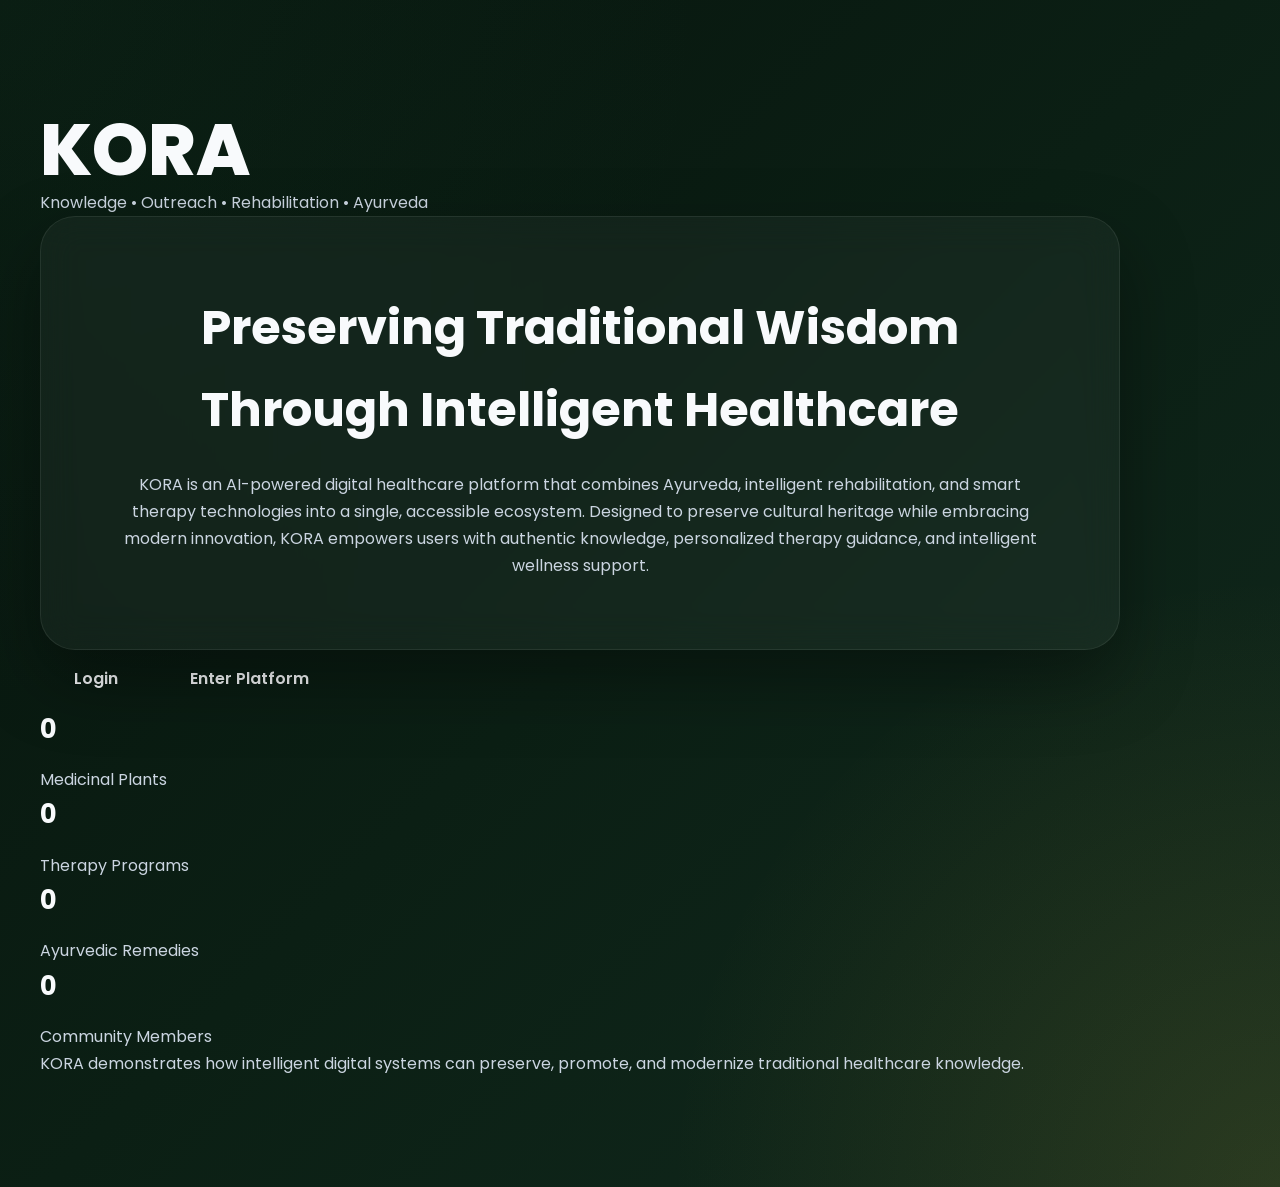
==== index.html @ e7be9ef5 "indexpage init" ====
<!DOCTYPE html>
<html lang="en">

<head>

<meta charset="UTF-8">

<meta name="viewport" content="width=device-width, initial-scale=1.0">

<title>KORA | Knowledge • Outreach • Rehabilitation • Ayurveda</title>

<link rel="preconnect" href="https://fonts.googleapis.com">

<link rel="preconnect" href="https://fonts.gstatic.com" crossorigin>

<link href="https://fonts.googleapis.com/css2?family=Poppins:wght@300;400;500;600;700;800&display=swap" rel="stylesheet">

<link rel="stylesheet" href="css/global.css">

<link rel="stylesheet" href="css/animations.css">

<link rel="stylesheet" href="css/index.css">

</head>

<body>

<div class="background">

<div class="gradient one"></div>

<div class="gradient two"></div>

<div class="gradient three"></div>

<div class="grid"></div>

</div>

<section class="landing">

<div class="glass-card">

<div class="logo">

<h1>KORA</h1>

<p>

Knowledge • Outreach • Rehabilitation • Ayurveda

</p>

</div>

<div class="hero">

<h2>

Preserving Traditional Wisdom Through Intelligent Healthcare

</h2>

<p>

KORA is an AI-powered digital healthcare platform that combines Ayurveda,
intelligent rehabilitation, and smart therapy technologies into a single,
accessible ecosystem. Designed to preserve cultural heritage while embracing
modern innovation, KORA empowers users with authentic knowledge,
personalized therapy guidance, and intelligent wellness support.

</p>

</div>

<div class="buttons">

<a href="login.html" class="btn secondary">

Login

</a>

<a href="home.html" class="btn primary">

Enter Platform

</a>

</div>

<div class="features">

<div class="feature">

<h3 id="count1">0</h3>

<p>Medicinal Plants</p>

</div>

<div class="feature">

<h3 id="count2">0</h3>

<p>Therapy Programs</p>

</div>

<div class="feature">

<h3 id="count3">0</h3>

<p>Ayurvedic Remedies</p>

</div>

<div class="feature">

<h3 id="count4">0</h3>

<p>Community Members</p>

</div>

</div>

<div class="footer">

<p>

KORA demonstrates how intelligent digital systems can preserve,
promote, and modernize traditional healthcare knowledge.

</p>

</div>

</div>

</section>

<script src="js/index.js"></script>

</body>

</html>
---- css/global.css ----
@import url("variables.css");

@import url('https://fonts.googleapis.com/css2?family=Poppins:wght@300;400;500;600;700;800&display=swap');

/* ==========================
RESET
========================== */

*{

margin:0;
padding:0;
box-sizing:border-box;

}

html{

scroll-behavior:smooth;

}

body{

font-family:'Poppins',sans-serif;

background:var(--background);

color:var(--text);

overflow-x:hidden;

line-height:1.7;

}

/* ==========================
SCROLLBAR
========================== */

::-webkit-scrollbar{

width:10px;

}

::-webkit-scrollbar-track{

background:#08110C;

}

::-webkit-scrollbar-thumb{

background:var(--gold);

border-radius:20px;

}

/* ==========================
CONTAINER
========================== */

.container{

width:92%;

max-width:var(--container);

margin:auto;

}

/* ==========================
SECTION
========================== */

section{

padding:110px 0;

}

/* ==========================
HEADINGS
========================== */

h1{

font-size:4.5rem;
font-weight:800;
line-height:1.1;

}

h2{

font-size:3rem;
font-weight:700;

margin-bottom:20px;

}

h3{

font-size:1.6rem;

margin-bottom:15px;

}

p{

color:var(--text-light);

}

/* ==========================
BUTTONS
========================== */

.btn{

display:inline-flex;

align-items:center;

justify-content:center;

padding:15px 34px;

text-decoration:none;

font-weight:600;

border-radius:15px;

transition:var(--transition);

cursor:pointer;

}

.btn-primary{

background:var(--gold);

color:#111;

}

.btn-primary:hover{

transform:translateY(-5px);

box-shadow:0 15px 35px rgba(212,175,55,.35);

}

.btn-secondary{

border:2px solid var(--gold);

color:var(--gold);

}

.btn-secondary:hover{

background:var(--gold);

color:#111;

}

/* ==========================
CARD
========================== */

.card{

background:var(--surface);

border:1px solid var(--border);

border-radius:var(--radius-lg);

padding:35px;

transition:var(--transition);

box-shadow:var(--shadow);

}

.card:hover{

transform:translateY(-8px);

box-shadow:var(--shadow-hover);

}

/* ==========================
GLASS
========================== */

.glass{

background:var(--glass);

backdrop-filter:blur(25px);

border:1px solid var(--glass-border);

}

/* ==========================
TEXT
========================== */

.gold{

color:var(--gold);

}

.center{

text-align:center;

}

/* ==========================
IMAGES
========================== */

img{

max-width:100%;

display:block;

}

/* ==========================
LINKS
========================== */

a{

text-decoration:none;

color:inherit;

}

/* ==========================
RESPONSIVE
========================== */

@media(max-width:900px){

h1{

font-size:3rem;

}

h2{

font-size:2.2rem;

}

section{

padding:80px 0;

}

}
---- css/animations.css ----
/* ===================================
ANIMATIONS
=================================== */

@keyframes fadeUp{

0%{

opacity:0;

transform:translateY(50px);

}

100%{

opacity:1;

transform:translateY(0);

}

}

@keyframes fadeLeft{

0%{

opacity:0;

transform:translateX(-80px);

}

100%{

opacity:1;

transform:translateX(0);

}

}

@keyframes fadeRight{

0%{

opacity:0;

transform:translateX(80px);

}

100%{

opacity:1;

transform:translateX(0);

}

}

@keyframes zoom{

0%{

opacity:0;

transform:scale(.9);

}

100%{

opacity:1;

transform:scale(1);

}

}

@keyframes float{

0%{

transform:translateY(0);

}

50%{

transform:translateY(-18px);

}

100%{

transform:translateY(0);

}

}

@keyframes pulseGlow{

0%{

box-shadow:0 0 0 rgba(212,175,55,.2);

}

50%{

box-shadow:0 0 45px rgba(212,175,55,.35);

}

100%{

box-shadow:0 0 0 rgba(212,175,55,.2);

}

}

.fade-up{

animation:fadeUp 1s ease forwards;

}

.fade-left{

animation:fadeLeft .9s ease forwards;

}

.fade-right{

animation:fadeRight .9s ease forwards;

}

.zoom{

animation:zoom .8s ease forwards;

}

.float{

animation:float 6s ease-in-out infinite;

}
---- css/index.css ----
@import url("variables.css");

/* ===================================
LANDING PAGE
=================================== */

body{

background:

radial-gradient(circle at top left,#1f5e3b22,transparent 40%),

radial-gradient(circle at bottom right,#d4af3722,transparent 35%),

linear-gradient(135deg,#07140D,#0B1F14,#11291D);

min-height:100vh;

overflow:hidden;

display:flex;

justify-content:center;

align-items:center;

position:relative;

}

/* ===================================
BACKGROUND BLURS
=================================== */

.blur{

position:absolute;

border-radius:50%;

filter:blur(120px);

opacity:.25;

}

.blur1{

width:500px;

height:500px;

background:#1F5E3B;

top:-200px;

left:-150px;

animation:float 12s infinite;

}

.blur2{

width:400px;

height:400px;

background:#D4AF37;

right:-120px;

bottom:-150px;

animation:float 10s infinite reverse;

}

/* ===================================
CENTER CARD
=================================== */

.hero{

width:90%;

max-width:1200px;

background:rgba(255,255,255,.04);

backdrop-filter:blur(18px);

border:1px solid rgba(255,255,255,.08);

border-radius:35px;

padding:70px;

text-align:center;

box-shadow:0 30px 70px rgba(0,0,0,.35);

animation:fadeUp 1.2s ease;

}

/* ===================================
LOGO
=================================== */

.hero-logo{

font-size:5rem;

font-weight:800;

letter-spacing:6px;

color:var(--gold);

margin-bottom:20px;

}

/* ===================================
TITLE
=================================== */

.hero h1{

font-size:5rem;

margin-bottom:25px;

}

.hero h1 span{

color:var(--gold);

}

/* ===================================
TAGLINE
=================================== */

.subtitle{

max-width:800px;

margin:auto;

font-size:1.25rem;

line-height:2;

color:var(--text-light);

margin-bottom:45px;

}

/* ===================================
BUTTONS
=================================== */

.hero-buttons{

display:flex;

justify-content:center;

gap:20px;

flex-wrap:wrap;

margin-bottom:70px;

}

/* ===================================
STATS
=================================== */

.stats{

display:grid;

grid-template-columns:repeat(4,1fr);

gap:25px;

}

.stat{

background:rgba(255,255,255,.04);

padding:30px;

border-radius:22px;

transition:.35s;

border:1px solid rgba(255,255,255,.05);

}

.stat:hover{

transform:translateY(-10px);

border-color:var(--gold);

}

.stat h2{

font-size:2.8rem;

color:var(--gold);

margin-bottom:10px;

}

.stat p{

color:var(--text-muted);

}

/* ===================================
RESPONSIVE
=================================== */

@media(max-width:900px){

.hero{

padding:45px;

}

.hero h1{

font-size:3rem;

}

.hero-logo{

font-size:3.8rem;

}

.stats{

grid-template-columns:1fr 1fr;

}

}

@media(max-width:600px){

.stats{

grid-template-columns:1fr;

}

.hero-buttons{

flex-direction:column;

}

}
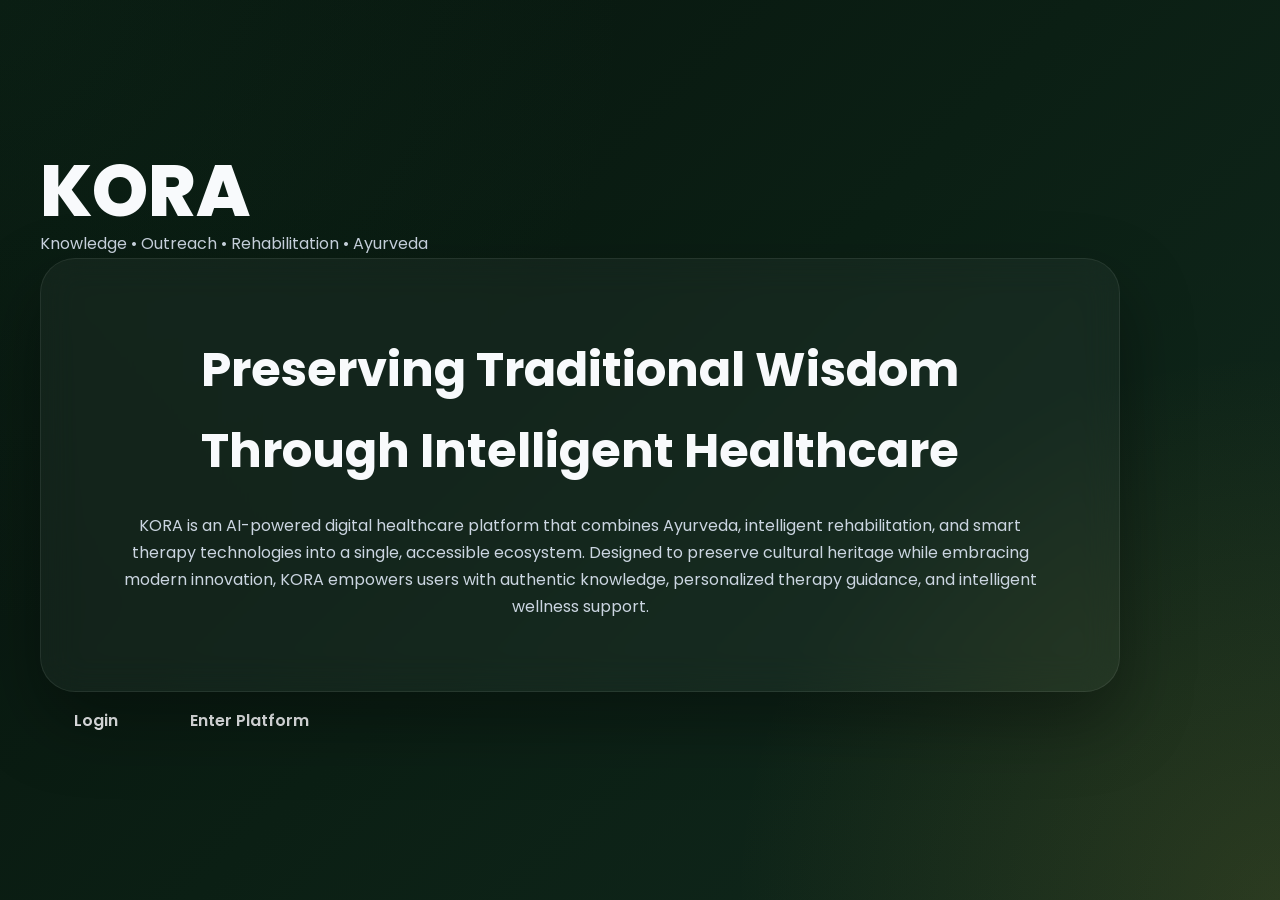
==== commit 8ea94a69: "index" ====
--- a/index.html
+++ b/index.html
@@ -89,59 +89,3 @@
 
 </div>
 
-<div class="features">
-
-<div class="feature">
-
-<h3 id="count1">0</h3>
-
-<p>Medicinal Plants</p>
-
-</div>
-
-<div class="feature">
-
-<h3 id="count2">0</h3>
-
-<p>Therapy Programs</p>
-
-</div>
-
-<div class="feature">
-
-<h3 id="count3">0</h3>
-
-<p>Ayurvedic Remedies</p>
-
-</div>
-
-<div class="feature">
-
-<h3 id="count4">0</h3>
-
-<p>Community Members</p>
-
-</div>
-
-</div>
-
-<div class="footer">
-
-<p>
-
-KORA demonstrates how intelligent digital systems can preserve,
-promote, and modernize traditional healthcare knowledge.
-
-</p>
-
-</div>
-
-</div>
-
-</section>
-
-<script src="js/index.js"></script>
-
-</body>
-
-</html>
